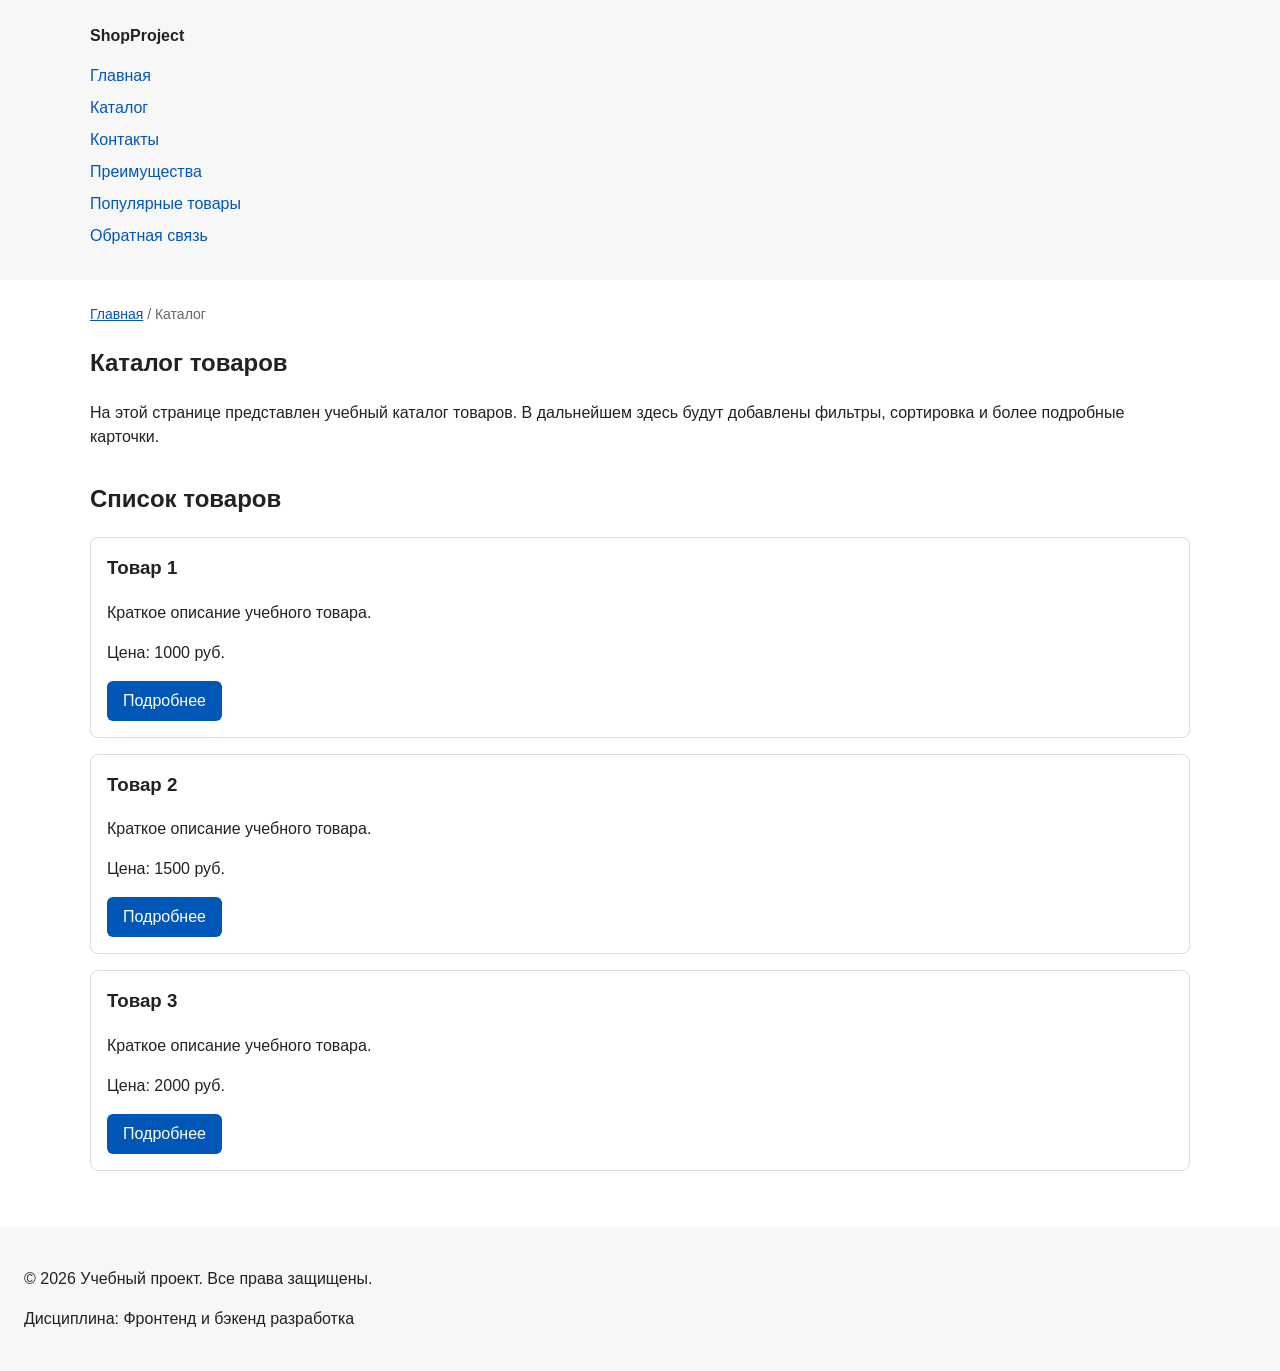
==== catalog.html @ 2d66adcf "feat: add multi-page structure navigation and anchors" ====
<!DOCTYPE html>
<html lang="ru">
<head>
  <meta charset="UTF-8">
  <meta name="viewport" content="width=device-width, initial-scale=1.0">
  <meta name="description" content="Каталог товаров учебного интернет-магазина.">
  <title>Каталог товаров — Учебный интернет-магазин</title>
  <link rel="stylesheet" href="css/style.css">

  <meta property="og:type" content="website">
  <meta property="og:title" content="Учебный интернет-магазин">
  <meta property="og:description" content="Учебный frontend-проект интернет-магазина.">
  <meta property="og:image" content="https://username.github.io/kr1-html-css-shop/images/preview.jpg">

</head>
<body>
  <header>
    <div class="site-header">
      <a class="site-logo" href="index.html">ShopProject</a>

      <nav class="site-nav" aria-label="Основная навигация">
        <ul class="site-nav__list">
          <li><a href="index.html">Главная</a></li>
          <li><a href="catalog.html">Каталог</a></li>
          <li><a href="contacts.html">Контакты</a></li>
          <li><a href="index.html#advantages">Преимущества</a></li>
          <li><a href="index.html#popular">Популярные товары</a></li>
          <li><a href="index.html#contacts">Обратная связь</a></li>
        </ul>
      </nav>
    </div>
  </header>

  <main>
    <nav class="breadcrumbs" aria-label="Хлебные крошки">
      <a href="index.html">Главная</a>
      <span>Каталог</span>
    </nav>

    <section class="section">
      <h1>Каталог товаров</h1>
      <p>
        На этой странице представлен учебный каталог товаров.
        В дальнейшем здесь будут добавлены фильтры, сортировка и более
        подробные карточки.
      </p>
    </section>

    <section class="section">
      <h2>Список товаров</h2>

      <article class="product-card">
        <h3>Товар 1</h3>
        <p>Краткое описание учебного товара.</p>
        <p>Цена: 1000 руб.</p>
        <a class="button" href="index.html#popular">Подробнее</a>
      </article>

      <article class="product-card">
        <h3>Товар 2</h3>
        <p>Краткое описание учебного товара.</p>
        <p>Цена: 1500 руб.</p>
        <a class="button" href="index.html#popular">Подробнее</a>
      </article>

      <article class="product-card">
        <h3>Товар 3</h3>
        <p>Краткое описание учебного товара.</p>
        <p>Цена: 2000 руб.</p>
        <a class="button" href="index.html#popular">Подробнее</a>
      </article>
    </section>
  </main>

  <footer>
    <p>&copy; 2026 Учебный проект. Все права защищены.</p>
    <p>Дисциплина: Фронтенд и бэкенд разработка</p>
  </footer>
</body>
</html>
---- css/style.css ----
/* ===============================
   1. Переменные проекта
   =============================== */

:root {
  /* Основные цвета проекта */
  --color-bg: #ffffff;
  --color-text: #222222;
  --color-muted: #666666;
  --color-primary: #0057b8;
  --color-primary-dark: #003f86;
  --color-border: #dddddd;
  --color-surface: #f7f7f7;
  --color-surface-accent: #eef5ff;
  --color-danger: #b00020;
  --color-success: #168a2f;
  --color-success-bg: #eefaf0;
  --color-white: #ffffff;

  /* Отступы */
  --space-xs: 4px;
  --space-sm: 8px;
  --space-md: 16px;
  --space-lg: 24px;
  --space-xl: 32px;

  /* Скругления */
  --radius-sm: 6px;
  --radius-md: 8px;
  --radius-lg: 12px;

  /* Размеры */
  --container-width: 1100px;
}

/* ===============================
   2. Базовые стили
   =============================== */

* {
  box-sizing: border-box;
}

body {
  margin: 0;
  font-family: Arial, sans-serif;
  line-height: 1.5;
  color: var(--color-text);
  background-color: var(--color-bg);
}

/* ===============================
   3. Общие элементы интерфейса
   =============================== */

/*
  Задаём внутренние отступы для основных областей страницы.
  Это делает содержимое визуально отделённым от краёв окна браузера.
*/
header,
main,
footer {
  padding: var(--space-lg);
}

/*
  Оформляем шапку страницы.
  Пока используется простой светло-серый фон.
*/
header {
  background-color: var(--color-surface);
}

/*
  Оформляем подвал страницы тем же фоном,
  чтобы визуально отделить его от основного содержимого.
*/
footer {
  background-color: var(--color-surface);
}

/*
  Ограничиваем ширину содержимого шапки,
  чтобы оно не растягивалось слишком сильно на широких экранах.
*/
.site-header {
  max-width: var(--container-width);
  margin: 0 auto;
}

/*
  Пока это обычная ссылка, но визуально она оформляется как кнопка.
*/
.button {
  display: inline-block;
  padding: var(--space-sm) var(--space-md);
  color: var(--color-white);
  background-color: var(--color-primary);
  text-decoration: none;
  border: none;
  border-radius: var(--radius-sm);
  cursor: pointer;
}

/*
  Простое состояние наведения для кнопки.
*/
.button:hover {
  background-color: var(--color-primary-dark);
}

.button:focus-visible {
  outline: 2px solid var(--color-primary);
  outline-offset: 3px;
}

.button:disabled {
  opacity: 0.6;
  cursor: not-allowed;
}

a {
  color: var(--color-primary);
}

a:hover {
  color: var(--color-primary-dark);
}

a:focus-visible {
  outline: 2px solid var(--color-primary);
  outline-offset: 3px;
}

html {
  scroll-behavior: smooth;
}

:target {
  outline: 2px dashed var(--color-primary);
  outline-offset: 4px;
}


/* ===============================
   4. Компоненты страницы
   =============================== */

/*
  Оформляем текстовый логотип.
*/
.site-logo {
  font-weight: bold;
  text-decoration: none;
  color: var(--color-text);
}

/*
  Убираем стандартные отступы и маркеры списка навигации.
*/
.site-nav__list {
  padding: 0;
  margin: var(--space-md) 0 0;
  list-style: none;
}

/*
  Добавляем расстояние между пунктами меню.
*/
.site-nav__list li {
  margin-bottom: var(--space-sm);
}

/*
  Оформляем ссылки меню.
*/
.site-nav__list a {
  color: var(--color-primary);
  text-decoration: none;
}

/*
  При наведении мыши подчёркиваем ссылку.
  Подробно состояния интерфейса будут рассмотрены в практической работе 1.7.
*/
.site-nav__list a:hover {
  text-decoration: underline;
}

/*
  Hero-блок — первый крупный блок страницы.
  Он визуально отделяется от остальных разделов фоном и отступами.
*/
.hero {
  max-width: var(--container-width);
  margin: 0 auto var(--space-xl);
  padding: var(--space-xl) var(--space-lg);
  background-color: var(--color-surface-accent);
  border-radius: var(--radius-lg);
}

.section {
  max-width: var(--container-width);
  margin: 0 auto var(--space-xl);
}

.section h2 {
  margin-top: 0;
}

/*
  Карточка товара — самостоятельный блок.
  На следующих занятиях карточки будут доработаны и выстроены в сетку.
*/
.product-card {
  margin-bottom: var(--space-md);
  padding: var(--space-md);
  border: 1px solid var(--color-border);
  border-radius: var(--radius-md);
  background-color: var(--color-bg);
}

.product-card:hover {
  border-color: var(--color-primary);
}

/*
  Убираем лишний верхний отступ у заголовка карточки.
*/
.product-card h3 {
  margin-top: 0;
}

/*
  Дополнительный информационный блок.
*/
.aside-info {
  max-width: var(--container-width);
  margin: 0 auto var(--space-xl);
  padding: var(--space-md);
  border-left: 4px solid var(--color-primary);
  background-color: var(--color-surface);
}

/* ===============================
   5. Форма и модальное окно
   =============================== */

/*
  Модальное окно.
  Элемент dialog сам умеет открываться поверх страницы.
*/
.order-dialog {
  width: min(100% - 32px, 560px);
  padding: var(--space-lg);
  border: none;
  border-radius: var(--radius-lg);
}

/*
  Затемнение фона за модальным окном.
*/
.order-dialog::backdrop {
  background-color: rgba(0, 0, 0, 0.5);
}

/*
  Поле формы.
  Каждый блок получает нижний отступ.
*/
.form-field {
  margin-bottom: var(--space-md);
}

/*
  Подпись поля.
*/
.form-field label {
  display: block;
  margin-bottom: var(--space-xs);
}

/*
  Основные поля формы.
*/
.form-field input,
.form-field select,
.form-field textarea {
  width: 100%;
  padding: 10px 12px;
  border: 1px solid var(--color-border);
  border-radius: var(--radius-sm);
  font: inherit;
}

/*
  Checkbox не должен занимать всю ширину.
*/
.form-field input[type="checkbox"] {
  width: auto;
}

/*
  Подсказка под полем телефона.
*/
.form-field small {
  display: block;
  margin-top: var(--space-xs);
  color: var(--color-muted);
}

/*
  Реакция поля при наведении.
*/
.form-field input:hover,
.form-field select:hover,
.form-field textarea:hover {
  border-color: var(--color-primary);
}

/*
  Видимый фокус для клавиатурной навигации.
*/
.form-field input:focus-visible,
.form-field select:focus-visible,
.form-field textarea:focus-visible,
.form-actions button:focus-visible {
  outline: 2px solid var(--color-primary);
  outline-offset: 3px;
}

/*
  Подсветка ошибочных полей.
  Атрибут aria-invalid будет добавляться через JavaScript.
*/
[aria-invalid="true"] {
  border-color: var(--color-danger);
}

/*
  Кнопки формы.
*/
.form-actions {
  display: flex;
  gap: 12px;
  margin-top: 20px;
}

/*
  Сообщение об успешной отправке.
*/
.success-message {
  max-width: var(--container-width);
  margin: var(--space-lg) auto;
  padding: var(--space-md);
  border-left: 4px solid var(--color-success);
  background-color: var(--color-success-bg);
}

.breadcrumbs {
  max-width: var(--container-width);
  margin: 0 auto var(--space-md);
  font-size: 14px;
  color: var(--color-muted);
}

.breadcrumbs a {
  color: var(--color-primary);
}

.breadcrumbs span::before {
  content: " / ";
  color: var(--color-muted);
}
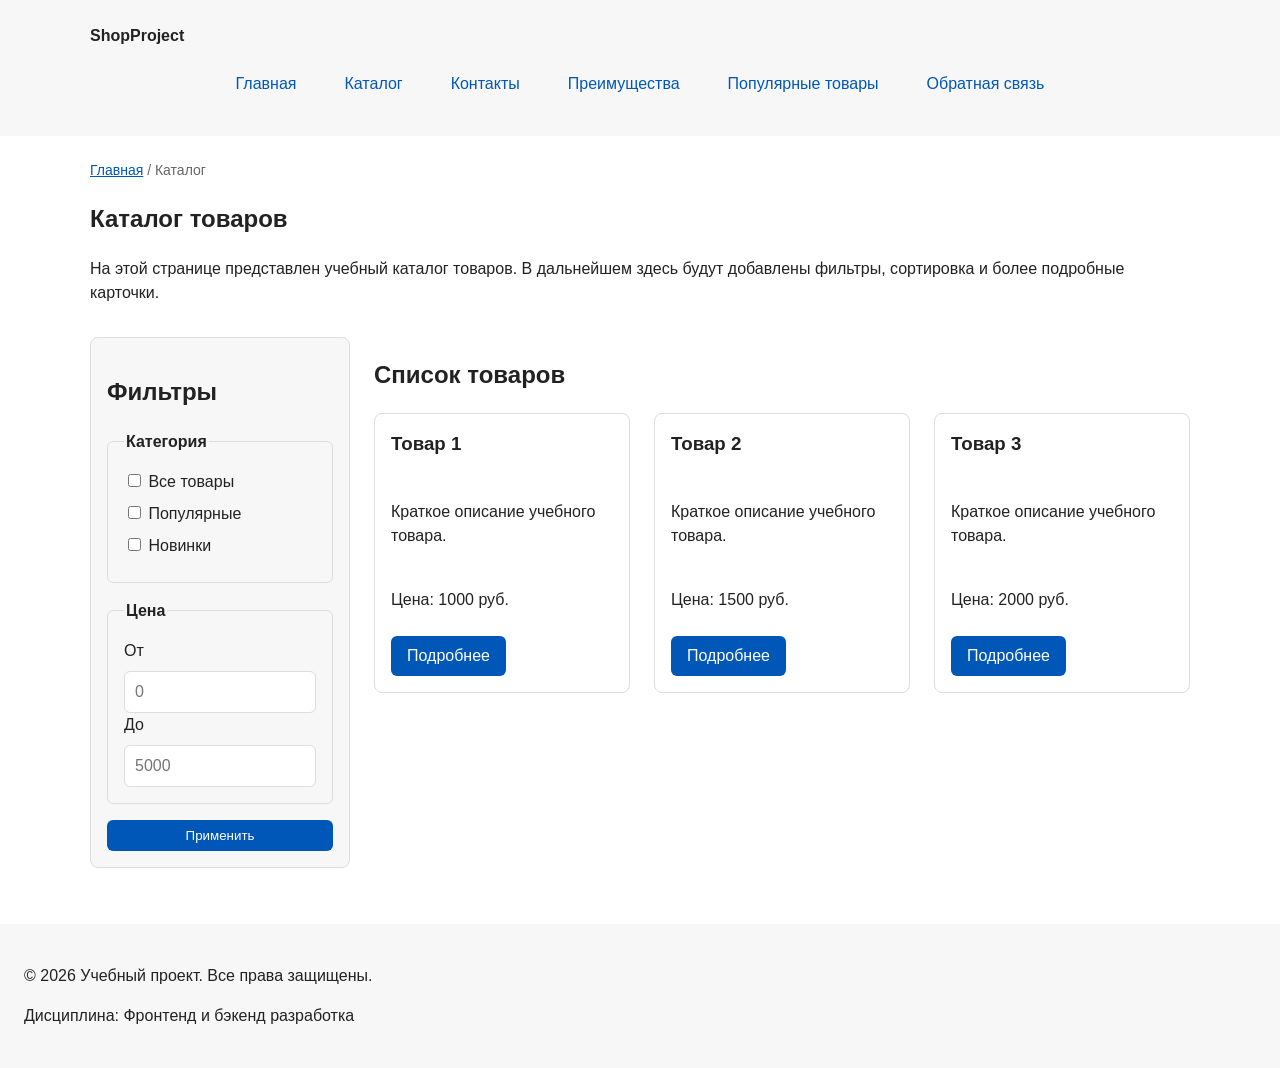
==== commit a21498e0: "feat: add flex navigation and grid catalog layout" ====
--- a/catalog.html
+++ b/catalog.html
@@ -37,6 +37,7 @@
       <span>Каталог</span>
     </nav>
 
+    
     <section class="section">
       <h1>Каталог товаров</h1>
       <p>
@@ -46,29 +47,70 @@
       </p>
     </section>
 
-    <section class="section">
-      <h2>Список товаров</h2>
+    <section class="catalog-layout">
+        <aside class="catalog-filters">
+            <h2>Фильтры</h2>
 
-      <article class="product-card">
-        <h3>Товар 1</h3>
-        <p>Краткое описание учебного товара.</p>
-        <p>Цена: 1000 руб.</p>
-        <a class="button" href="index.html#popular">Подробнее</a>
-      </article>
+            <form class="filters-form" action="#" method="get">
+            <fieldset>
+                <legend>Категория</legend>
 
-      <article class="product-card">
-        <h3>Товар 2</h3>
-        <p>Краткое описание учебного товара.</p>
-        <p>Цена: 1500 руб.</p>
-        <a class="button" href="index.html#popular">Подробнее</a>
-      </article>
+                <label>
+                <input type="checkbox" name="category" value="all">
+                Все товары
+                </label>
 
-      <article class="product-card">
-        <h3>Товар 3</h3>
-        <p>Краткое описание учебного товара.</p>
-        <p>Цена: 2000 руб.</p>
-        <a class="button" href="index.html#popular">Подробнее</a>
-      </article>
+                <label>
+                <input type="checkbox" name="category" value="popular">
+                Популярные
+                </label>
+
+                <label>
+                <input type="checkbox" name="category" value="new">
+                Новинки
+                </label>
+            </fieldset>
+
+            <fieldset>
+                <legend>Цена</legend>
+
+                <label for="price-from">От</label>
+                <input id="price-from" name="price-from" type="number" min="0" placeholder="0">
+
+                <label for="price-to">До</label>
+                <input id="price-to" name="price-to" type="number" min="0" placeholder="5000">
+            </fieldset>
+
+            <button class="button" type="submit">Применить</button>
+            </form>
+        </aside>
+
+        <section class="catalog-products">
+            <h2>Список товаров</h2>
+
+            <div class="products-grid">
+                <article class="product-card">
+                    <h3>Товар 1</h3>
+                    <p>Краткое описание учебного товара.</p>
+                    <p>Цена: 1000 руб.</p>
+                    <a class="button" href="index.html#popular">Подробнее</a>
+                </article>
+
+                <article class="product-card">
+                    <h3>Товар 2</h3>
+                    <p>Краткое описание учебного товара.</p>
+                    <p>Цена: 1500 руб.</p>
+                    <a class="button" href="index.html#popular">Подробнее</a>
+                </article>
+
+                <article class="product-card">
+                    <h3>Товар 3</h3>
+                    <p>Краткое описание учебного товара.</p>
+                    <p>Цена: 2000 руб.</p>
+                    <a class="button" href="index.html#popular">Подробнее</a>
+                </article>
+            </div>
+        </section>
     </section>
   </main>
 
--- a/css/style.css
+++ b/css/style.css
@@ -159,6 +159,11 @@
   Убираем стандартные отступы и маркеры списка навигации.
 */
 .site-nav__list {
+  display: flex;
+  flex-wrap: wrap;
+  justify-content: center;
+  align-items: center;
+  gap: var(--space-md);
   padding: 0;
   margin: var(--space-md) 0 0;
   list-style: none;
@@ -175,8 +180,11 @@
   Оформляем ссылки меню.
 */
 .site-nav__list a {
+  display: inline-block;
+  padding: var(--space-sm) var(--space-md);
   color: var(--color-primary);
   text-decoration: none;
+  border-radius: var(--radius-sm);
 }
 
 /*
@@ -184,7 +192,8 @@
   Подробно состояния интерфейса будут рассмотрены в практической работе 1.7.
 */
 .site-nav__list a:hover {
-  text-decoration: underline;
+  color: var(--color-white);
+  background-color: var(--color-primary);
 }
 
 /*
@@ -210,14 +219,21 @@
 
 /*
   Карточка товара — самостоятельный блок.
-  На следующих занятиях карточки будут доработаны и выстроены в сетку.
 */
 .product-card {
-  margin-bottom: var(--space-md);
+  display: flex;
+  flex-direction: column;
+  gap: var(--space-sm);
+  margin-bottom: 0;
   padding: var(--space-md);
   border: 1px solid var(--color-border);
   border-radius: var(--radius-md);
   background-color: var(--color-bg);
+}
+
+.product-card .button {
+  margin-top: auto;
+  align-self: flex-start;
 }
 
 .product-card:hover {
@@ -372,3 +388,59 @@
   content: " / ";
   color: var(--color-muted);
 }
+
+.products-grid {
+  display: grid;
+  grid-template-columns: repeat(3, 1fr);
+  gap: var(--space-lg);
+}
+
+.catalog-layout {
+  max-width: var(--container-width);
+  margin: 0 auto var(--space-xl);
+  display: grid;
+  grid-template-columns: 260px 1fr;
+  grid-template-areas: "filters products";
+  gap: var(--space-lg);
+}
+
+.catalog-filters {
+  grid-area: filters;
+  padding: var(--space-md);
+  border: 1px solid var(--color-border);
+  border-radius: var(--radius-md);
+  background-color: var(--color-surface);
+}
+
+.catalog-products {
+  grid-area: products;
+}
+
+.filters-form {
+  display: grid;
+  gap: var(--space-md);
+}
+
+.filters-form fieldset {
+  margin: 0;
+  padding: var(--space-md);
+  border: 1px solid var(--color-border);
+  border-radius: var(--radius-sm);
+}
+
+.filters-form legend {
+  font-weight: 700;
+}
+
+.filters-form label {
+  display: block;
+  margin-bottom: var(--space-sm);
+}
+
+.filters-form input[type="number"] {
+  width: 100%;
+  padding: 8px 10px;
+  border: 1px solid var(--color-border);
+  border-radius: var(--radius-sm);
+  font: inherit;
+}
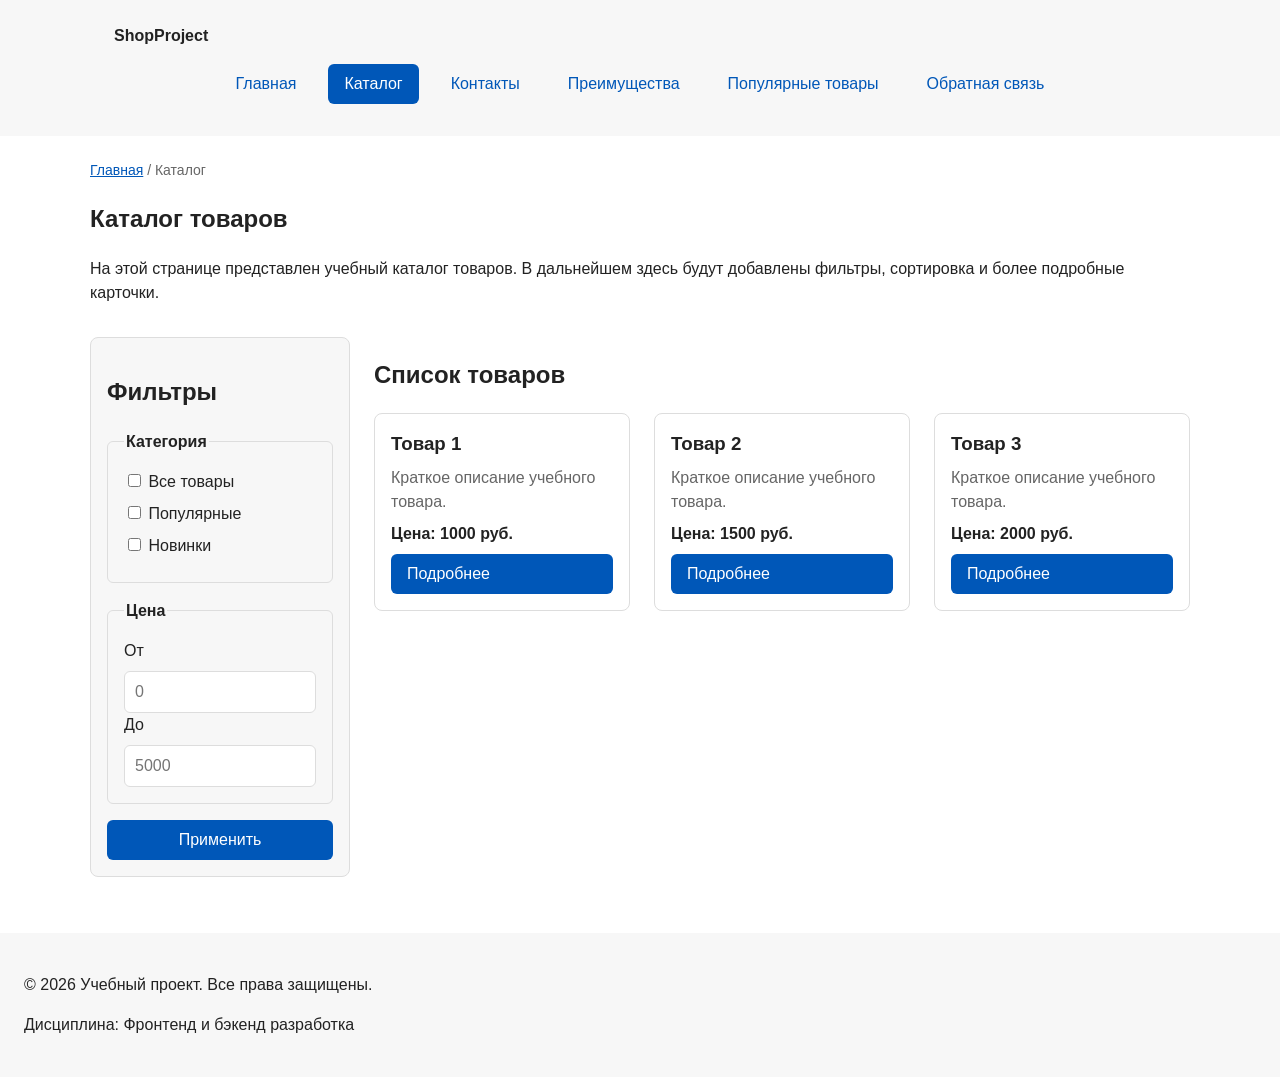
==== commit 3b828616: "refactor: apply BEM naming to CSS classes" ====
--- a/catalog.html
+++ b/catalog.html
@@ -14,18 +14,18 @@
 
 </head>
 <body>
-  <header>
-    <div class="site-header">
-      <a class="site-logo" href="index.html">ShopProject</a>
+  <header class="site-header">
+    <div class="site-header__inner">
+      <a class="site-header__logo" href="index.html">ShopProject</a>
 
       <nav class="site-nav" aria-label="Основная навигация">
         <ul class="site-nav__list">
-          <li><a href="index.html">Главная</a></li>
-          <li><a href="catalog.html">Каталог</a></li>
-          <li><a href="contacts.html">Контакты</a></li>
-          <li><a href="index.html#advantages">Преимущества</a></li>
-          <li><a href="index.html#popular">Популярные товары</a></li>
-          <li><a href="index.html#contacts">Обратная связь</a></li>
+          <li class="site-nav__item"><a class="site-nav__link" href="index.html">Главная</a></li>
+          <li class="site-nav__item"><a class="site-nav__link site-nav__link--active" href="catalog.html">Каталог</a></li>
+          <li class="site-nav__item"><a class="site-nav__link" href="contacts.html">Контакты</a></li>
+          <li class="site-nav__item"><a class="site-nav__link" href="index.html#advantages">Преимущества</a></li>
+          <li class="site-nav__item"><a class="site-nav__link" href="index.html#popular">Популярные товары</a></li>
+          <li class="site-nav__item"><a class="site-nav__link" href="index.html#contacts">Обратная связь</a></li>
         </ul>
       </nav>
     </div>
@@ -33,8 +33,8 @@
 
   <main>
     <nav class="breadcrumbs" aria-label="Хлебные крошки">
-      <a href="index.html">Главная</a>
-      <span>Каталог</span>
+      <a class="breadcrumbs__link" href="index.html">Главная</a>
+      <span class="breadcrumbs__current">Каталог</span>
     </nav>
 
     
@@ -81,7 +81,7 @@
                 <input id="price-to" name="price-to" type="number" min="0" placeholder="5000">
             </fieldset>
 
-            <button class="button" type="submit">Применить</button>
+            <button class="button button--primary" type="submit">Применить</button>
             </form>
         </aside>
 
@@ -90,33 +90,33 @@
 
             <div class="products-grid">
                 <article class="product-card">
-                    <h3>Товар 1</h3>
-                    <p>Краткое описание учебного товара.</p>
-                    <p>Цена: 1000 руб.</p>
-                    <a class="button" href="index.html#popular">Подробнее</a>
+                    <h3 class="product-card__title">Товар 1</h3>
+                    <p class="product-card__description">Краткое описание учебного товара.</p>
+                    <p class="product-card__price">Цена: 1000 руб.</p>
+                    <a class="button button--primary" href="index.html#popular">Подробнее</a>
                 </article>
 
                 <article class="product-card">
-                    <h3>Товар 2</h3>
-                    <p>Краткое описание учебного товара.</p>
-                    <p>Цена: 1500 руб.</p>
-                    <a class="button" href="index.html#popular">Подробнее</a>
+                    <h3 class="product-card__title">Товар 2</h3>
+                    <p class="product-card__description">Краткое описание учебного товара.</p>
+                    <p class="product-card__price">Цена: 1500 руб.</p>
+                    <a class="button button--primary" href="index.html#popular">Подробнее</a>
                 </article>
 
                 <article class="product-card">
-                    <h3>Товар 3</h3>
-                    <p>Краткое описание учебного товара.</p>
-                    <p>Цена: 2000 руб.</p>
-                    <a class="button" href="index.html#popular">Подробнее</a>
+                    <h3 class="product-card__title">Товар 3</h3>
+                    <p class="product-card__description">Краткое описание учебного товара.</p>
+                    <p class="product-card__price">Цена: 2000 руб.</p>
+                    <a class="button button--primary" href="index.html#popular">Подробнее</a>
                 </article>
             </div>
         </section>
     </section>
   </main>
 
-  <footer>
+  <footer class="site-footer">
     <p>&copy; 2026 Учебный проект. Все права защищены.</p>
     <p>Дисциплина: Фронтенд и бэкенд разработка</p>
   </footer>
 </body>
-</html>
+</html>
--- a/css/style.css
+++ b/css/style.css
@@ -49,43 +49,29 @@
   background-color: var(--color-bg);
 }
 
+/*
+  Задаём внутренние отступы для основной области страницы.
+  Это делает содержимое визуально отделённым от краёв окна браузера.
+*/
+main {
+  padding: var(--space-lg);
+}
+
 /* ===============================
    3. Общие элементы интерфейса
    =============================== */
 
-/*
-  Задаём внутренние отступы для основных областей страницы.
-  Это делает содержимое визуально отделённым от краёв окна браузера.
-*/
-header,
-main,
-footer {
-  padding: var(--space-lg);
-}
-
-/*
-  Оформляем шапку страницы.
-  Пока используется простой светло-серый фон.
-*/
-header {
-  background-color: var(--color-surface);
-}
-
-/*
-  Оформляем подвал страницы тем же фоном,
-  чтобы визуально отделить его от основного содержимого.
-*/
-footer {
-  background-color: var(--color-surface);
-}
-
-/*
-  Ограничиваем ширину содержимого шапки,
-  чтобы оно не растягивалось слишком сильно на широких экранах.
-*/
-.site-header {
-  max-width: var(--container-width);
-  margin: 0 auto;
+a {
+  color: var(--color-primary);
+}
+
+a:hover {
+  color: var(--color-primary-dark);
+}
+
+a:focus-visible {
+  outline: 2px solid var(--color-primary);
+  outline-offset: 3px;
 }
 
 /*
@@ -94,19 +80,34 @@
 .button {
   display: inline-block;
   padding: var(--space-sm) var(--space-md);
+  border: none;
+  border-radius: var(--radius-sm);
+  font: inherit;
+  text-decoration: none;
+  cursor: pointer;
+}
+
+.button--primary {
   color: var(--color-white);
   background-color: var(--color-primary);
-  text-decoration: none;
-  border: none;
-  border-radius: var(--radius-sm);
-  cursor: pointer;
-}
-
-/*
-  Простое состояние наведения для кнопки.
-*/
-.button:hover {
+}
+
+/*
+  Простое состояние наведения для основной кнопки.
+*/
+.button--primary:hover {
   background-color: var(--color-primary-dark);
+}
+
+.button--secondary {
+  color: var(--color-primary);
+  background-color: transparent;
+  border: 1px solid var(--color-primary);
+}
+
+.button--secondary:hover {
+  color: var(--color-white);
+  background-color: var(--color-primary);
 }
 
 .button:focus-visible {
@@ -114,22 +115,10 @@
   outline-offset: 3px;
 }
 
-.button:disabled {
+.button:disabled,
+.button--disabled {
   opacity: 0.6;
   cursor: not-allowed;
-}
-
-a {
-  color: var(--color-primary);
-}
-
-a:hover {
-  color: var(--color-primary-dark);
-}
-
-a:focus-visible {
-  outline: 2px solid var(--color-primary);
-  outline-offset: 3px;
 }
 
 html {
@@ -141,15 +130,32 @@
   outline-offset: 4px;
 }
 
-
 /* ===============================
    4. Компоненты страницы
    =============================== */
 
 /*
+  Оформляем шапку страницы.
+  Пока используется простой светло-серый фон.
+*/
+.site-header {
+  background-color: var(--color-surface);
+}
+
+/*
+  Ограничиваем ширину содержимого шапки,
+  чтобы оно не растягивалось слишком сильно на широких экранах.
+*/
+.site-header__inner {
+  max-width: var(--container-width);
+  margin: 0 auto;
+  padding: var(--space-lg);
+}
+
+/*
   Оформляем текстовый логотип.
 */
-.site-logo {
+.site-header__logo {
   font-weight: bold;
   text-decoration: none;
   color: var(--color-text);
@@ -172,14 +178,14 @@
 /*
   Добавляем расстояние между пунктами меню.
 */
-.site-nav__list li {
+.site-nav__item {
   margin-bottom: var(--space-sm);
 }
 
 /*
   Оформляем ссылки меню.
 */
-.site-nav__list a {
+.site-nav__link {
   display: inline-block;
   padding: var(--space-sm) var(--space-md);
   color: var(--color-primary);
@@ -191,7 +197,17 @@
   При наведении мыши подчёркиваем ссылку.
   Подробно состояния интерфейса будут рассмотрены в практической работе 1.7.
 */
-.site-nav__list a:hover {
+.site-nav__link:hover {
+  color: var(--color-white);
+  background-color: var(--color-primary);
+}
+
+.site-nav__link:focus-visible {
+  outline: 2px solid var(--color-primary);
+  outline-offset: 3px;
+}
+
+.site-nav__link--active {
   color: var(--color-white);
   background-color: var(--color-primary);
 }
@@ -215,6 +231,12 @@
 
 .section h2 {
   margin-top: 0;
+}
+
+.products-grid {
+  display: grid;
+  grid-template-columns: repeat(3, 1fr);
+  gap: var(--space-lg);
 }
 
 /*
@@ -231,20 +253,31 @@
   background-color: var(--color-bg);
 }
 
-.product-card .button {
+.product-card:hover {
+  border-color: var(--color-primary);
+}
+
+/*
+  Убираем лишний верхний отступ у заголовка карточки.
+*/
+.product-card__title {
+  margin: 0;
+  color: var(--color-text);
+}
+
+.product-card__description {
+  margin: 0;
+  color: var(--color-muted);
+}
+
+.product-card__price {
+  margin: 0;
+  font-weight: 700;
+}
+
+.product-card__button {
   margin-top: auto;
   align-self: flex-start;
-}
-
-.product-card:hover {
-  border-color: var(--color-primary);
-}
-
-/*
-  Убираем лишний верхний отступ у заголовка карточки.
-*/
-.product-card h3 {
-  margin-top: 0;
 }
 
 /*
@@ -258,121 +291,6 @@
   background-color: var(--color-surface);
 }
 
-/* ===============================
-   5. Форма и модальное окно
-   =============================== */
-
-/*
-  Модальное окно.
-  Элемент dialog сам умеет открываться поверх страницы.
-*/
-.order-dialog {
-  width: min(100% - 32px, 560px);
-  padding: var(--space-lg);
-  border: none;
-  border-radius: var(--radius-lg);
-}
-
-/*
-  Затемнение фона за модальным окном.
-*/
-.order-dialog::backdrop {
-  background-color: rgba(0, 0, 0, 0.5);
-}
-
-/*
-  Поле формы.
-  Каждый блок получает нижний отступ.
-*/
-.form-field {
-  margin-bottom: var(--space-md);
-}
-
-/*
-  Подпись поля.
-*/
-.form-field label {
-  display: block;
-  margin-bottom: var(--space-xs);
-}
-
-/*
-  Основные поля формы.
-*/
-.form-field input,
-.form-field select,
-.form-field textarea {
-  width: 100%;
-  padding: 10px 12px;
-  border: 1px solid var(--color-border);
-  border-radius: var(--radius-sm);
-  font: inherit;
-}
-
-/*
-  Checkbox не должен занимать всю ширину.
-*/
-.form-field input[type="checkbox"] {
-  width: auto;
-}
-
-/*
-  Подсказка под полем телефона.
-*/
-.form-field small {
-  display: block;
-  margin-top: var(--space-xs);
-  color: var(--color-muted);
-}
-
-/*
-  Реакция поля при наведении.
-*/
-.form-field input:hover,
-.form-field select:hover,
-.form-field textarea:hover {
-  border-color: var(--color-primary);
-}
-
-/*
-  Видимый фокус для клавиатурной навигации.
-*/
-.form-field input:focus-visible,
-.form-field select:focus-visible,
-.form-field textarea:focus-visible,
-.form-actions button:focus-visible {
-  outline: 2px solid var(--color-primary);
-  outline-offset: 3px;
-}
-
-/*
-  Подсветка ошибочных полей.
-  Атрибут aria-invalid будет добавляться через JavaScript.
-*/
-[aria-invalid="true"] {
-  border-color: var(--color-danger);
-}
-
-/*
-  Кнопки формы.
-*/
-.form-actions {
-  display: flex;
-  gap: 12px;
-  margin-top: 20px;
-}
-
-/*
-  Сообщение об успешной отправке.
-*/
-.success-message {
-  max-width: var(--container-width);
-  margin: var(--space-lg) auto;
-  padding: var(--space-md);
-  border-left: 4px solid var(--color-success);
-  background-color: var(--color-success-bg);
-}
-
 .breadcrumbs {
   max-width: var(--container-width);
   margin: 0 auto var(--space-md);
@@ -380,19 +298,22 @@
   color: var(--color-muted);
 }
 
-.breadcrumbs a {
+.breadcrumbs__link {
   color: var(--color-primary);
 }
 
-.breadcrumbs span::before {
+.breadcrumbs__current::before {
   content: " / ";
   color: var(--color-muted);
 }
 
-.products-grid {
-  display: grid;
-  grid-template-columns: repeat(3, 1fr);
-  gap: var(--space-lg);
+/*
+  Оформляем подвал страницы тем же фоном,
+  чтобы визуально отделить его от основного содержимого.
+*/
+.site-footer {
+  background-color: var(--color-surface);
+  padding: var(--space-lg);
 }
 
 .catalog-layout {
@@ -444,3 +365,122 @@
   border-radius: var(--radius-sm);
   font: inherit;
 }
+
+/* ===============================
+   5. Форма и модальное окно
+   =============================== */
+
+/*
+  Модальное окно.
+  Элемент dialog сам умеет открываться поверх страницы.
+*/
+.order-dialog {
+  width: min(100% - 32px, 560px);
+  padding: var(--space-lg);
+  border: none;
+  border-radius: var(--radius-lg);
+}
+
+/*
+  Затемнение фона за модальным окном.
+*/
+.order-dialog::backdrop {
+  background-color: rgba(0, 0, 0, 0.5);
+}
+
+.order-dialog__title {
+  margin-top: 0;
+}
+
+/*
+  Поле формы.
+  Каждый блок получает нижний отступ.
+*/
+.order-form__field {
+  margin-bottom: var(--space-md);
+}
+
+/*
+  Подпись поля.
+*/
+.order-form__label {
+  display: block;
+  margin-bottom: var(--space-xs);
+}
+
+/*
+  Основные поля формы.
+*/
+.order-form__input,
+.order-form__select,
+.order-form__textarea {
+  width: 100%;
+  padding: 10px 12px;
+  border: 1px solid var(--color-border);
+  border-radius: var(--radius-sm);
+  font: inherit;
+}
+
+/*
+  Checkbox не должен занимать всю ширину.
+*/
+.order-form__input[type="checkbox"] {
+  width: auto;
+}
+
+/*
+  Подсказка под полем телефона.
+*/
+.order-form__field small {
+  display: block;
+  margin-top: var(--space-xs);
+  color: var(--color-muted);
+}
+
+/*
+  Реакция поля при наведении.
+*/
+.order-form__input:hover,
+.order-form__select:hover,
+.order-form__textarea:hover {
+  border-color: var(--color-primary);
+}
+
+/*
+  Видимый фокус для клавиатурной навигации.
+*/
+.order-form__input:focus-visible,
+.order-form__select:focus-visible,
+.order-form__textarea:focus-visible,
+.order-form__actions button:focus-visible {
+  outline: 2px solid var(--color-primary);
+  outline-offset: 3px;
+}
+
+/*
+  Подсветка ошибочных полей.
+  Атрибут aria-invalid будет добавляться через JavaScript.
+*/
+[aria-invalid="true"] {
+  border-color: var(--color-danger);
+}
+
+/*
+  Кнопки формы.
+*/
+.order-form__actions {
+  display: flex;
+  gap: 12px;
+  margin-top: 20px;
+}
+
+/*
+  Сообщение об успешной отправке.
+*/
+.success-message {
+  max-width: var(--container-width);
+  margin: var(--space-lg) auto;
+  padding: var(--space-md);
+  border-left: 4px solid var(--color-success);
+  background-color: var(--color-success-bg);
+}
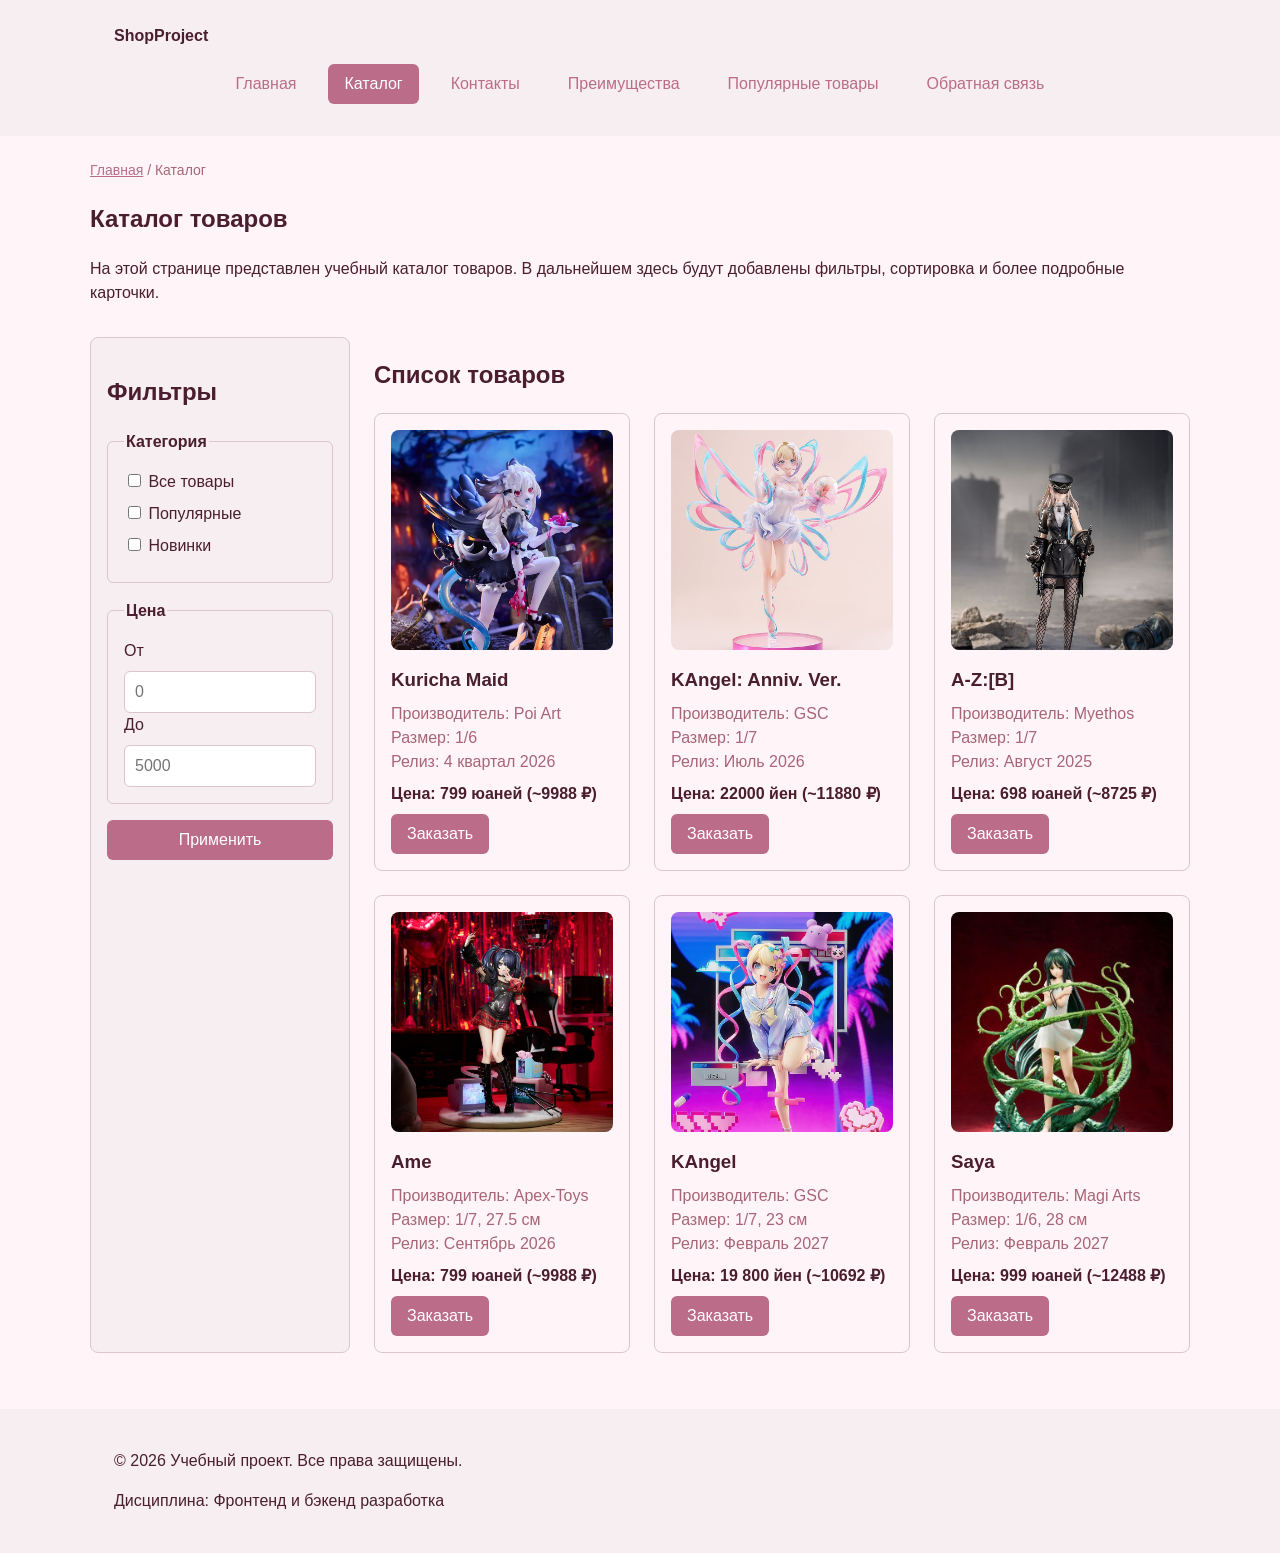
==== commit ab136756: "refactor: style and prices" ====
--- a/catalog.html
+++ b/catalog.html
@@ -11,7 +11,7 @@
   <meta property="og:title" content="Учебный интернет-магазин">
   <meta property="og:description" content="Учебный frontend-проект интернет-магазина.">
   <meta property="og:image" content="https://username.github.io/kr1-html-css-shop/images/preview.jpg">
-
+  <script src="js/main.js" defer></script>
 </head>
 <body>
   <header class="site-header">
@@ -89,34 +89,201 @@
             <h2>Список товаров</h2>
 
             <div class="products-grid">
-                <article class="product-card">
-                    <h3 class="product-card__title">Товар 1</h3>
-                    <p class="product-card__description">Краткое описание учебного товара.</p>
-                    <p class="product-card__price">Цена: 1000 руб.</p>
-                    <a class="button button--primary" href="index.html#popular">Подробнее</a>
-                </article>
-
-                <article class="product-card">
-                    <h3 class="product-card__title">Товар 2</h3>
-                    <p class="product-card__description">Краткое описание учебного товара.</p>
-                    <p class="product-card__price">Цена: 1500 руб.</p>
-                    <a class="button button--primary" href="index.html#popular">Подробнее</a>
-                </article>
-
-                <article class="product-card">
-                    <h3 class="product-card__title">Товар 3</h3>
-                    <p class="product-card__description">Краткое описание учебного товара.</p>
-                    <p class="product-card__price">Цена: 2000 руб.</p>
-                    <a class="button button--primary" href="index.html#popular">Подробнее</a>
+                <article class="product-card" data-price="799" data-currency="CNY">
+                    <img
+                        class="product-card__image"
+                        src="images/kuricha-maid.jpg"
+                        alt="Фигурка Kuricha Maid"
+                        width="400"
+                        height="400"
+                    >
+                    <h3 class="product-card__title">Kuricha Maid</h3>
+                    <p class="product-card__description">
+                        Производитель: Poi Art<br>
+                        Размер: 1/6<br>
+                        Релиз: 4 квартал 2026
+                    </p>
+                    <p class="product-card__price">Цена: 799 юаней
+                    <span class="product-card__price-rub"></span>
+                    </p>
+                    <button class="button button--primary product-card__button" type="button" data-product="Kuricha Maid">
+                        Заказать</button>
+                </article>
+
+                <article class="product-card" data-price="22000" data-currency="JPY">
+                    <img
+                        class="product-card__image"
+                        src="images/kangel-anniv.jpg"
+                        alt="Фигурка KAngel Anniv."
+                        width="400"
+                        height="400"
+                    >
+                    <h3 class="product-card__title">KAngel: Anniv. Ver.</h3>
+                    <p class="product-card__description">
+                        Производитель: GSC<br>
+                        Размер: 1/7<br>
+                        Релиз: Июль 2026
+                    </p>
+                    <p class="product-card__price">Цена: 22000 йен
+                    <span class="product-card__price-rub"></span>
+                    </p>
+                    <button class="button button--primary product-card__button" type="button" data-product="KAngel Anniv.">
+                        Заказать</button>
+                </article>
+
+                <article class="product-card" data-price="698" data-currency="CNY">
+                    <img
+                        class="product-card__image"
+                        src="images/a-z-b.jpg"
+                        alt="Фигурка A-Z(B)"
+                        width="400"
+                        height="400"
+                    >
+                    <h3 class="product-card__title">A-Z:[B]</h3>
+                    <p class="product-card__description">
+                        Производитель: Myethos<br>
+                        Размер: 1/7<br>
+                        Релиз: Август 2025
+                    </p>
+                    <p class="product-card__price">Цена: 698 юаней
+                    <span class="product-card__price-rub"></span>
+                    </p>
+                    <button class="button button--primary product-card__button" type="button" data-product="A-Z(B)">
+                        Заказать</button>
+                </article>
+
+                <article class="product-card" data-price="799" data-currency="CNY">
+                    <img
+                        class="product-card__image"
+                        src="images/ame.jpg"
+                        alt="Фигурка Ame"
+                        width="400"
+                        height="400"
+                    >
+                    <h3 class="product-card__title">Ame</h3>
+                    <p class="product-card__description">
+                        Производитель: Apex-Toys<br>
+                        Размер: 1/7, 27.5 см<br>
+                        Релиз: Сентябрь 2026
+                    </p>
+                    <p class="product-card__price">Цена: 799 юаней
+                    <span class="product-card__price-rub"></span>
+                    </p>
+                    <button class="button button--primary product-card__button" type="button" data-product="Ame">
+                        Заказать</button>
+                </article>
+
+                <article class="product-card" data-price="19800" data-currency="JPY">
+                    <img
+                        class="product-card__image"
+                        src="images/kangel.jpg"
+                        alt="Фигурка KAngel"
+                        width="400"
+                        height="400"
+                    >
+                    <h3 class="product-card__title">KAngel</h3>
+                    <p class="product-card__description">
+                        Производитель: GSC<br>
+                        Размер: 1/7, 23 см<br>
+                        Релиз: Февраль 2027
+                    </p>
+                    <p class="product-card__price">Цена: 19 800 йен
+                    <span class="product-card__price-rub"></span>
+                    </p>
+                    <button class="button button--primary product-card__button" type="button" data-product="KAngel">
+                        Заказать</button>
+                </article>
+
+                <article class="product-card" data-price="999" data-currency="CNY">
+                    <img
+                        class="product-card__image"
+                        src="images/saya.jpg"
+                        alt="Фигурка Saya"
+                        width="400"
+                        height="400"
+                    >
+                    <h3 class="product-card__title">Saya</h3>
+                    <p class="product-card__description">
+                        Производитель: Magi Arts<br>
+                        Размер: 1/6, 28 см<br>
+                        Релиз: Февраль 2027
+                    </p>
+                    <p class="product-card__price">Цена: 999 юаней
+                    <span class="product-card__price-rub"></span>
+                    </p>
+                    <button class="button button--primary product-card__button" type="button" data-product="Saya">
+                        Заказать</button>
                 </article>
             </div>
         </section>
     </section>
   </main>
 
-  <footer class="site-footer">
-    <p>&copy; 2026 Учебный проект. Все права защищены.</p>
-    <p>Дисциплина: Фронтенд и бэкенд разработка</p>
-  </footer>
+    <footer class="site-footer">
+    <div class="site-footer__inner">
+        <p>&copy; 2026 Учебный проект. Все права защищены.</p>
+        <p>Дисциплина: Фронтенд и бэкенд разработка</p>
+    </div>
+    </footer>
+
+    <dialog class="order-dialog" id="order-dialog" aria-labelledby="order-dialog-title">
+    <h2 class="order-dialog__title" id="order-dialog-title">Оформление заявки</h2>
+
+    <form class="order-form" id="order-form" action="#" method="post" novalidate>
+        <input id="selected-product" name="selected-product" type="hidden">
+
+        <div class="order-form__field">
+        <label class="order-form__label" for="order-name">Имя</label>
+        <input class="order-form__input" id="order-name" name="name" type="text" placeholder="Введите ваше имя" minlength="2" autocomplete="given-name" required>
+        </div>
+
+        <div class="order-form__field">
+        <label class="order-form__label" for="order-email">E-mail</label>
+        <input class="order-form__input" id="order-email" name="email" type="email" placeholder="example@mail.ru" autocomplete="email" required>
+        </div>
+
+        <div class="order-form__field">
+        <label class="order-form__label" for="order-phone">Телефон</label>
+        <input class="order-form__input" id="order-phone" name="phone" type="tel" inputmode="tel" placeholder="+7 (900) 000-00-00" pattern="^\+7 \(\d{3}\) \d{3}-\d{2}-\d{2}$" required>
+        <small>Формат: +7 (900) 000-00-00</small>
+        </div>
+
+        <div class="order-form__field">
+        <label class="order-form__label" for="order-date">Дата связи</label>
+        <input class="order-form__input" id="order-date" name="date" type="date">
+        </div>
+
+        <div class="order-form__field">
+        <label class="order-form__label" for="order-topic">Тема заявки</label>
+        <select class="order-form__select" id="order-topic" name="topic" required>
+            <option value="">Выберите тему</option>
+            <option value="product">Заказ товара</option>
+            <option value="consultation">Консультация</option>
+            <option value="delivery">Доставка</option>
+        </select>
+        </div>
+
+        <div class="order-form__field">
+        <label class="order-form__label" for="order-comment">Комментарий</label>
+        <textarea class="order-form__textarea" id="order-comment" name="comment" rows="4" placeholder="Укажите дополнительную информацию"></textarea>
+        </div>
+
+        <div class="order-form__field order-form__field--checkbox">
+        <label class="order-form__label">
+            <input class="order-form__input" id="order-agreement" name="agreement" type="checkbox" required>
+            Я согласен на обработку данных
+        </label>
+        </div>
+
+        <div class="order-form__actions">
+        <button class="button button--secondary" type="button" id="close-order-dialog">Закрыть</button>
+        <button class="button button--primary" type="submit">Отправить заявку</button>
+        </div>
+    </form>
+    </dialog>
+
+    <p class="success-message" id="success-message" hidden>
+    Форма успешно отправлена!
+    </p>
 </body>
 </html>
--- a/css/style.css
+++ b/css/style.css
@@ -4,19 +4,19 @@
 
 :root {
   /* Основные цвета проекта */
-  --color-bg: #ffffff;
-  --color-text: #222222;
-  --color-muted: #666666;
-  --color-primary: #0057b8;
-  --color-primary-dark: #003f86;
-  --color-border: #dddddd;
-  --color-surface: #f7f7f7;
-  --color-surface-accent: #eef5ff;
+  --color-bg: #fff5f8;
+  --color-text: #4a1e2e;
+  --color-muted: #a86478;
+  --color-primary: #bb6c88;
+  --color-primary-dark: #a45d75;
+  --color-surface: #f7eef1;
+  --color-surface-accent: #ebd2da;
+  --color-border: #dcc5cd;
   --color-danger: #b00020;
   --color-success: #168a2f;
   --color-success-bg: #eefaf0;
   --color-white: #ffffff;
-
+  
   /* Отступы */
   --space-xs: 4px;
   --space-sm: 8px;
@@ -96,6 +96,7 @@
   Простое состояние наведения для основной кнопки.
 */
 .button--primary:hover {
+  color: var(--color-white);
   background-color: var(--color-primary-dark);
 }
 
@@ -220,7 +221,10 @@
   max-width: var(--container-width);
   margin: 0 auto var(--space-xl);
   padding: var(--space-xl) var(--space-lg);
-  background-color: var(--color-surface-accent);
+  background-image: url('../images/bg.jpg');
+  background-size: cover;
+  background-position: center;
+  background-repeat: no-repeat;
   border-radius: var(--radius-lg);
 }
 
@@ -257,6 +261,15 @@
   border-color: var(--color-primary);
 }
 
+.product-card__image {
+  display: block;
+  width: 100%;
+  height: 220px;
+  object-fit: cover;
+  object-position: 50% 30%;
+  border-radius: var(--radius-md);
+  margin-bottom: var(--space-sm);
+}
 /*
   Убираем лишний верхний отступ у заголовка карточки.
 */
@@ -313,6 +326,11 @@
 */
 .site-footer {
   background-color: var(--color-surface);
+}
+
+.site-footer__inner {
+  max-width: var(--container-width);
+  margin: 0 auto;
   padding: var(--space-lg);
 }
 
@@ -335,6 +353,19 @@
 
 .catalog-products {
   grid-area: products;
+}
+
+.advantages-list {
+  list-style: none;
+  padding: 0;
+  margin: 0;
+  display: grid;
+  gap: var(--space-sm);
+}
+
+.advantages-list li {
+  position: relative;
+  padding-left: var(--space-lg);
 }
 
 .filters-form {
